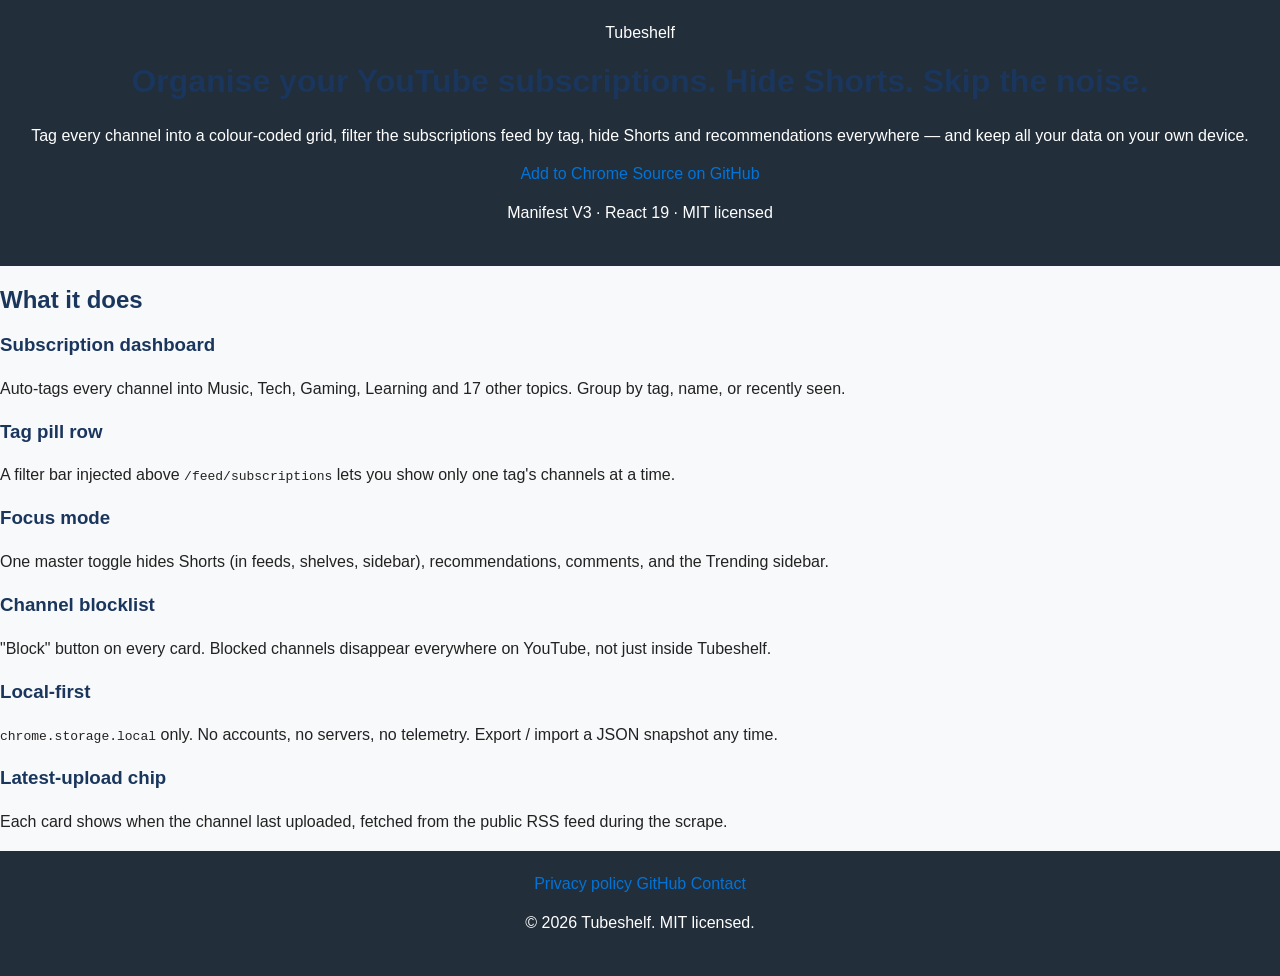
==== index.html @ 55329b59 "first" ====
<!doctype html>
<html lang="en">
<head>
  <meta charset="utf-8">
  <meta name="viewport" content="width=device-width,initial-scale=1">
  <title>Tubeshelf — organise YouTube subscriptions, hide Shorts</title>
  <meta name="description"
    content="Tag your YouTube subscriptions, hide Shorts everywhere, and silence the recommendations rail. All data stays in your browser.">
  <link rel="canonical" href="./">
  <meta property="og:title" content="Tubeshelf">
  <meta property="og:description"
    content="Tag your YouTube subscriptions, hide Shorts everywhere, and silence the recommendations rail.">
  <meta property="og:type" content="website">
  <link rel="stylesheet" href="./style.css">
</head>
<body>
  <header class="hero">
    <div class="container">
      <div class="brand">
        <span class="brand-dot" aria-hidden="true"></span>
        <span class="brand-name">Tubeshelf</span>
      </div>
      <h1>Organise your YouTube subscriptions. Hide Shorts. Skip the noise.</h1>
      <p class="lead">
        Tag every channel into a colour-coded grid, filter the subscriptions
        feed by tag, hide Shorts and recommendations everywhere — and keep
        all your data on your own device.
      </p>
      <div class="cta">
        <a class="btn primary" href="https://chromewebstore.google.com/" rel="noopener">
          Add to Chrome
        </a>
        <a class="btn ghost" href="https://github.com/" rel="noopener">
          Source on GitHub
        </a>
      </div>
      <p class="cta-note">Manifest V3 · React 19 · MIT licensed</p>
    </div>
  </header>

  <section class="features">
    <div class="container">
      <h2>What it does</h2>
      <div class="grid">
        <article class="feature">
          <h3>Subscription dashboard</h3>
          <p>
            Auto-tags every channel into Music, Tech, Gaming, Learning and
            17 other topics. Group by tag, name, or recently seen.
          </p>
        </article>
        <article class="feature">
          <h3>Tag pill row</h3>
          <p>
            A filter bar injected above <code>/feed/subscriptions</code>
            lets you show only one tag's channels at a time.
          </p>
        </article>
        <article class="feature">
          <h3>Focus mode</h3>
          <p>
            One master toggle hides Shorts (in feeds, shelves, sidebar),
            recommendations, comments, and the Trending sidebar.
          </p>
        </article>
        <article class="feature">
          <h3>Channel blocklist</h3>
          <p>
            "Block" button on every card. Blocked channels disappear
            everywhere on YouTube, not just inside Tubeshelf.
          </p>
        </article>
        <article class="feature">
          <h3>Local-first</h3>
          <p>
            <code>chrome.storage.local</code> only. No accounts, no
            servers, no telemetry. Export / import a JSON snapshot any time.
          </p>
        </article>
        <article class="feature">
          <h3>Latest-upload chip</h3>
          <p>
            Each card shows when the channel last uploaded, fetched from
            the public RSS feed during the scrape.
          </p>
        </article>
      </div>
    </div>
  </section>

  <footer>
    <div class="container">
      <nav>
        <a href="./privacy.html">Privacy policy</a>
        <a href="https://github.com/" rel="noopener">GitHub</a>
        <a href="mailto:support@tubeshelf.app">Contact</a>
      </nav>
      <p class="muted">© <span id="year"></span> Tubeshelf. MIT licensed.</p>
    </footer>
    <script>
      document.getElementById('year').textContent = new Date().getFullYear();
    </script>
    </div>
  </footer>
</body>
</html>
---- style.css ----
/*
 * tubeshelf-privacy-page CSS
 * Basic modern styling for privacy and index pages
 */

body {
  font-family: 'Segoe UI', Arial, sans-serif;
  background: #f8f9fa;
  color: #222;
  margin: 0;
  padding: 0;
}

header, footer {
  background: #222e3a;
  color: #fff;
  padding: 1.5rem 0;
  text-align: center;
}

main {
  max-width: 700px;
  margin: 2rem auto;
  background: #fff;
  border-radius: 12px;
  box-shadow: 0 2px 16px rgba(0,0,0,0.07);
  padding: 2rem;
}

h1, h2, h3 {
  color: #1a365d;
}

p, li {
  line-height: 1.7;
}

ul {
  padding-left: 1.5rem;
}

a {
  color: #0074d9;
  text-decoration: none;
}
a:hover {
  text-decoration: underline;
}

.button, button {
  background: #0074d9;
  color: #fff;
  border: none;
  border-radius: 6px;
  padding: 0.6em 1.2em;
  font-size: 1em;
  cursor: pointer;
  transition: background 0.2s;
}
.button:hover, button:hover {
  background: #005fa3;
}

@media (max-width: 600px) {
  main {
    padding: 1rem;
    margin: 1rem;
  }
  h1 {
    font-size: 1.5em;
  }
}
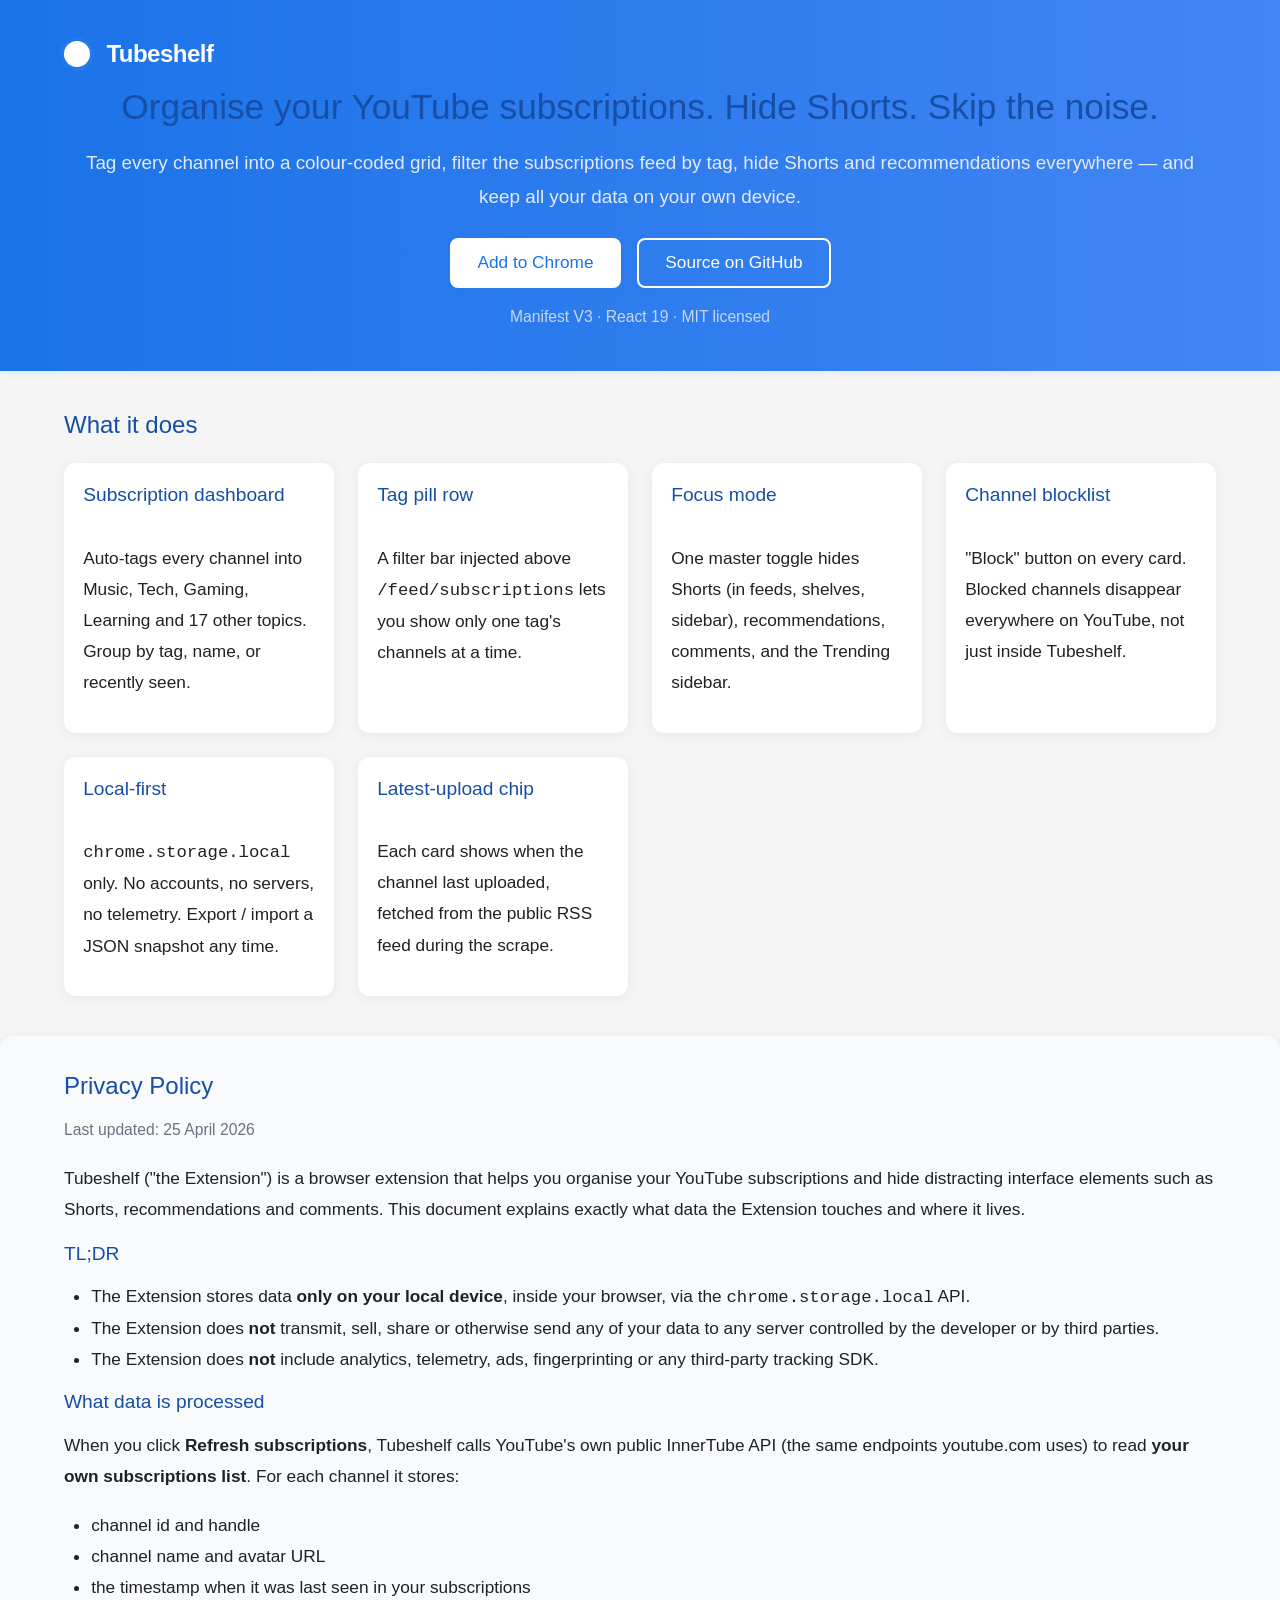
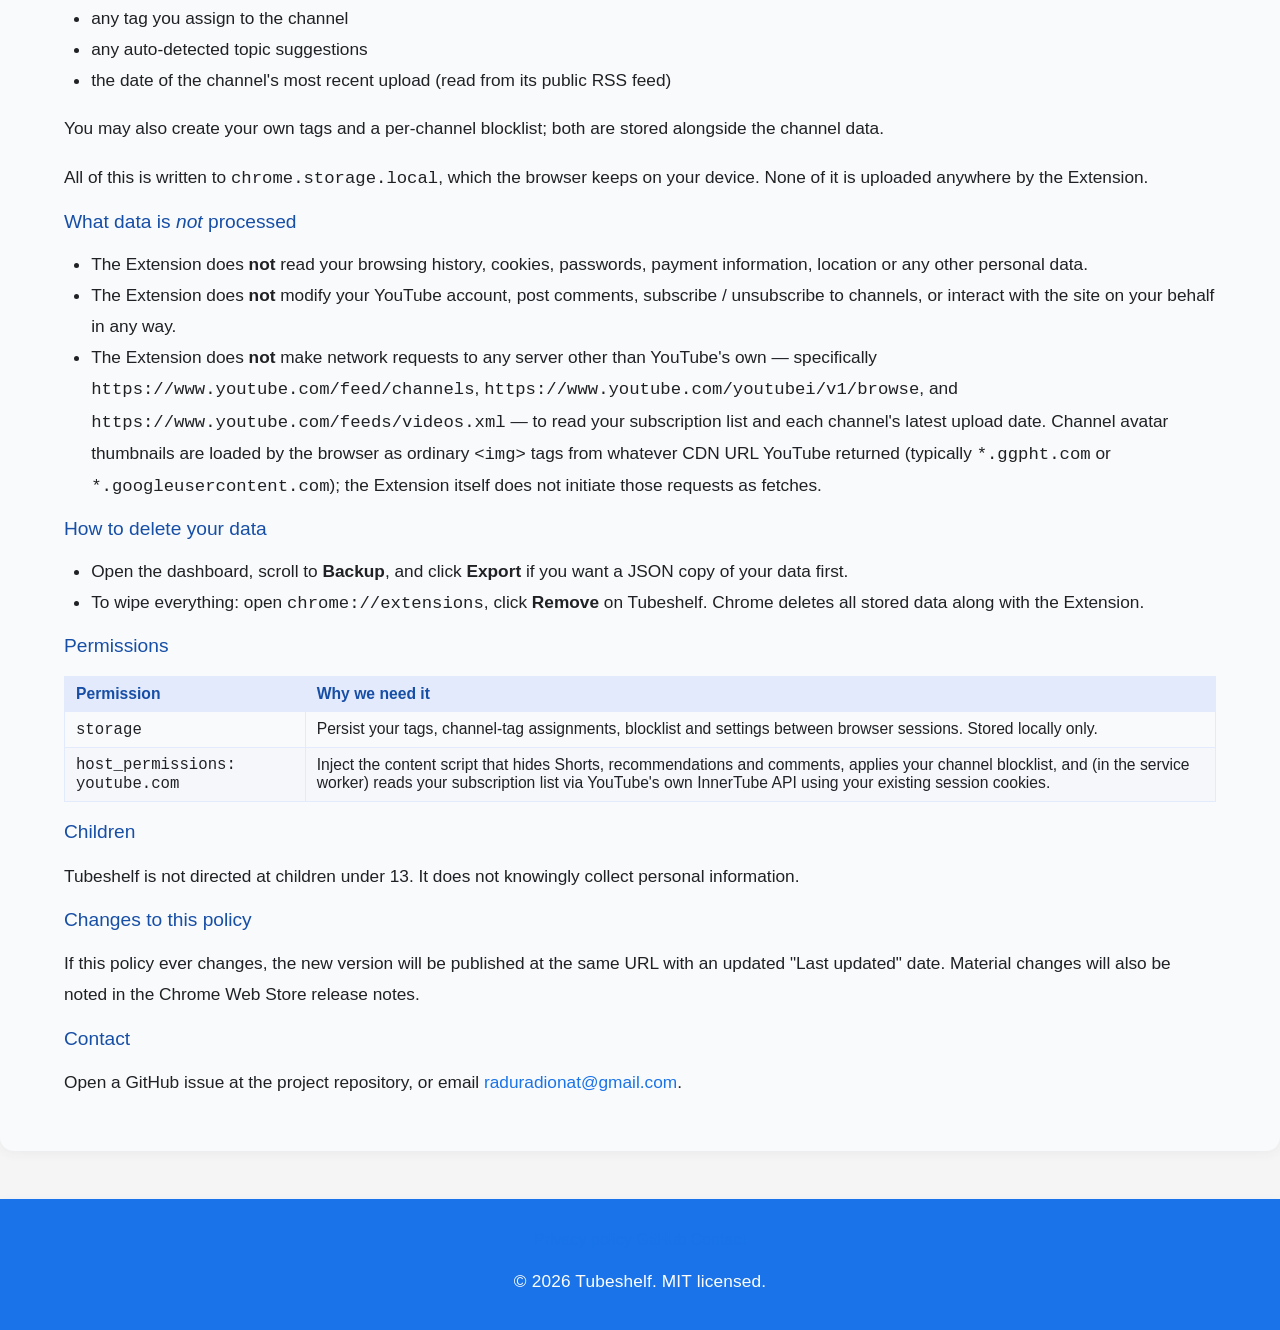
==== commit 15841d39: "up" ====
--- a/index.html
+++ b/index.html
@@ -38,6 +38,7 @@
     </div>
   </header>
 
+
   <section class="features">
     <div class="container">
       <h2>What it does</h2>
@@ -85,6 +86,126 @@
           </p>
         </article>
       </div>
+    </div>
+  </section>
+
+  <section class="privacy-policy">
+    <div class="container">
+      <h2>Privacy Policy</h2>
+      <p class="muted">Last updated: 25 April 2026</p>
+      <p>
+        Tubeshelf ("the Extension") is a browser extension that helps you
+        organise your YouTube subscriptions and hide distracting interface
+        elements such as Shorts, recommendations and comments. This document
+        explains exactly what data the Extension touches and where it lives.
+      </p>
+
+      <h3>TL;DR</h3>
+      <ul>
+        <li>The Extension stores data <strong>only on your local device</strong>,
+          inside your browser, via the <code>chrome.storage.local</code> API.</li>
+        <li>The Extension does <strong>not</strong> transmit, sell, share or
+          otherwise send any of your data to any server controlled by the
+          developer or by third parties.</li>
+        <li>The Extension does <strong>not</strong> include analytics,
+          telemetry, ads, fingerprinting or any third-party tracking SDK.</li>
+      </ul>
+
+      <h3>What data is processed</h3>
+      <p>
+        When you click <strong>Refresh subscriptions</strong>, Tubeshelf calls
+        YouTube's own public InnerTube API (the same endpoints youtube.com
+        uses) to read <strong>your own subscriptions list</strong>. For each
+        channel it stores:
+      </p>
+      <ul>
+        <li>channel id and handle</li>
+        <li>channel name and avatar URL</li>
+        <li>the timestamp when it was last seen in your subscriptions</li>
+        <li>any tag you assign to the channel</li>
+        <li>any auto-detected topic suggestions</li>
+        <li>the date of the channel's most recent upload (read from its
+          public RSS feed)</li>
+      </ul>
+      <p>
+        You may also create your own tags and a per-channel blocklist; both
+        are stored alongside the channel data.
+      </p>
+      <p>
+        All of this is written to <code>chrome.storage.local</code>, which the
+        browser keeps on your device. None of it is uploaded anywhere by the
+        Extension.
+      </p>
+
+      <h3>What data is <em>not</em> processed</h3>
+      <ul>
+        <li>The Extension does <strong>not</strong> read your browsing history,
+          cookies, passwords, payment information, location or any other
+          personal data.</li>
+        <li>The Extension does <strong>not</strong> modify your YouTube
+          account, post comments, subscribe / unsubscribe to channels, or
+          interact with the site on your behalf in any way.</li>
+        <li>The Extension does <strong>not</strong> make network requests to
+          any server other than YouTube's own — specifically
+          <code>https://www.youtube.com/feed/channels</code>,
+          <code>https://www.youtube.com/youtubei/v1/browse</code>, and
+          <code>https://www.youtube.com/feeds/videos.xml</code> — to read
+          your subscription list and each channel's latest upload date.
+          Channel avatar thumbnails are loaded by the browser as ordinary
+          <code>&lt;img&gt;</code> tags from whatever CDN URL YouTube
+          returned (typically <code>*.ggpht.com</code> or
+          <code>*.googleusercontent.com</code>); the Extension itself does
+          not initiate those requests as fetches.</li>
+      </ul>
+
+      <h3>How to delete your data</h3>
+      <ul>
+        <li>Open the dashboard, scroll to <strong>Backup</strong>, and click
+          <strong>Export</strong> if you want a JSON copy of your data first.</li>
+        <li>To wipe everything: open <code>chrome://extensions</code>, click
+          <strong>Remove</strong> on Tubeshelf. Chrome deletes all stored
+          data along with the Extension.</li>
+      </ul>
+
+      <h3>Permissions</h3>
+      <table>
+        <thead>
+          <tr><th>Permission</th><th>Why we need it</th></tr>
+        </thead>
+        <tbody>
+          <tr>
+            <td><code>storage</code></td>
+            <td>Persist your tags, channel-tag assignments, blocklist and
+              settings between browser sessions. Stored locally only.</td>
+          </tr>
+          <tr>
+            <td><code>host_permissions: youtube.com</code></td>
+            <td>Inject the content script that hides Shorts, recommendations
+              and comments, applies your channel blocklist, and (in the
+              service worker) reads your subscription list via YouTube's own
+              InnerTube API using your existing session cookies.</td>
+          </tr>
+        </tbody>
+      </table>
+
+      <h3>Children</h3>
+      <p>
+        Tubeshelf is not directed at children under 13. It does not knowingly
+        collect personal information.
+      </p>
+
+      <h3>Changes to this policy</h3>
+      <p>
+        If this policy ever changes, the new version will be published at the
+        same URL with an updated "Last updated" date. Material changes will
+        also be noted in the Chrome Web Store release notes.
+      </p>
+
+      <h3>Contact</h3>
+      <p>
+        Open a GitHub issue at the project repository, or email
+        <a href="mailto:raduradionat@gmail.com">raduradionat@gmail.com</a>.
+      </p>
     </div>
   </section>
 
@@ -93,7 +214,7 @@
       <nav>
         <a href="./privacy.html">Privacy policy</a>
         <a href="https://github.com/" rel="noopener">GitHub</a>
-        <a href="mailto:support@tubeshelf.app">Contact</a>
+        <a href="mailto:raduradionat@gmail.com">Contact</a>
       </nav>
       <p class="muted">© <span id="year"></span> Tubeshelf. MIT licensed.</p>
     </footer>
--- a/style.css
+++ b/style.css
@@ -1,72 +1,275 @@
+/* --- Tubeshelf custom classes for layout and branding --- */
+
+.hero {
+  background: linear-gradient(90deg, #1a73e8 0%, #4285f4 100%);
+  color: #fff;
+  padding: 2.5rem 0 2rem 0;
+  box-shadow: 0 2px 8px rgba(26,115,232,0.08);
+}
+
+.container {
+  width: 100%;
+  max-width: 1200px;
+  margin-left: auto;
+  margin-right: auto;
+  padding-left: 1.5rem;
+  padding-right: 1.5rem;
+  box-sizing: border-box;
+}
+
+.brand {
+  display: flex;
+  align-items: center;
+  gap: 0.7rem;
+  font-size: 1.5rem;
+  font-weight: 700;
+  margin-bottom: 1.2rem;
+}
+.brand-dot {
+  display: inline-block;
+  width: 1.1em;
+  height: 1.1em;
+  border-radius: 50%;
+  background: #fff;
+  box-shadow: 0 0 0 4px #4285f433;
+  margin-right: 0.2em;
+}
+.brand-name {
+  letter-spacing: -0.5px;
+  color: #fff;
+}
+
+.lead {
+  font-size: 1.18rem;
+  color: #e3eafc;
+  margin-bottom: 1.5rem;
+}
+
+.cta {
+  display: flex;
+  gap: 1rem;
+  margin-bottom: 0.7rem;
+  flex-wrap: wrap;
+  justify-content: center;
+}
+.btn {
+  display: inline-block;
+  font-family: inherit;
+  font-weight: 500;
+  border-radius: 8px;
+  padding: 0.7em 1.5em;
+  font-size: 1.08em;
+  text-align: center;
+  text-decoration: none;
+  border: none;
+  cursor: pointer;
+  transition: background 0.2s, box-shadow 0.2s, color 0.2s;
+  box-shadow: 0 2px 6px rgba(26,115,232,0.08);
+}
+.btn.primary {
+  background: #fff;
+  color: #1a73e8;
+  border: 2px solid #fff;
+}
+.btn.primary:hover {
+  background: #e3eafc;
+  color: #174ea6;
+}
+.btn.ghost {
+  background: transparent;
+  color: #fff;
+  border: 2px solid #fff;
+}
+.btn.ghost:hover {
+  background: #174ea6;
+  color: #fff;
+}
+.cta-note {
+  color: #c7d6f7;
+  font-size: 0.98rem;
+  margin-bottom: 0.5rem;
+}
+
+.features {
+  margin: 2.5rem 0 2rem 0;
+}
+.grid {
+  display: grid;
+  grid-template-columns: repeat(auto-fit, minmax(260px, 1fr));
+  gap: 1.5rem;
+  margin-top: 1.5rem;
+}
+.feature {
+  background: #fff;
+  border-radius: 12px;
+  box-shadow: 0 2px 12px rgba(60,64,67,0.07);
+  padding: 1.3rem 1.2rem 1.1rem 1.2rem;
+  display: flex;
+  flex-direction: column;
+  gap: 0.5rem;
+  min-height: 180px;
+}
+
+.privacy-policy {
+  margin: 2.5rem 0 2rem 0;
+  background: #f8fafc;
+  border-radius: 14px;
+  box-shadow: 0 2px 12px rgba(60,64,67,0.06);
+  padding: 2.2rem 1.5rem;
+}
+.privacy-policy h2, .privacy-policy h3 {
+  color: #174ea6;
+}
+.privacy-policy .muted {
+  color: #6b7280;
+  font-size: 0.98rem;
+  margin-bottom: 1.2rem;
+}
+.privacy-policy table {
+  width: 100%;
+  border-collapse: collapse;
+  margin: 1.2rem 0;
+  font-size: 0.98rem;
+}
+.privacy-policy th, .privacy-policy td {
+  border: 1px solid #e3eafc;
+  padding: 0.5em 0.7em;
+  text-align: left;
+}
+.privacy-policy th {
+  background: #e3eafc;
+  color: #174ea6;
+}
+.privacy-policy tr:nth-child(even) td {
+  background: #f5f7fa;
+}
+
+@media (max-width: 800px) {
+  .container {
+    padding: 0 0.5rem;
+  }
+  .privacy-policy {
+    padding: 1.2rem 0.3rem;
+  }
+  .features {
+    margin: 1.5rem 0 1rem 0;
+  }
+}
+
 /*
  * tubeshelf-privacy-page CSS
- * Basic modern styling for privacy and index pages
+ * Google Material-inspired, modern, responsive design
  */
 
 body {
-  font-family: 'Segoe UI', Arial, sans-serif;
-  background: #f8f9fa;
-  color: #222;
+  font-family: 'Roboto', 'Segoe UI', Arial, sans-serif;
+  background: #f5f5f5;
+  color: #202124;
   margin: 0;
   padding: 0;
+  min-height: 100vh;
 }
 
 header, footer {
-  background: #222e3a;
-  color: #fff;
-  padding: 1.5rem 0;
+  background: #1a73e8;
+  color: #fff;
+  padding: 2rem 0 1.5rem 0;
   text-align: center;
+  box-shadow: 0 2px 8px rgba(26,115,232,0.08);
 }
 
 main {
-  max-width: 700px;
-  margin: 2rem auto;
-  background: #fff;
-  border-radius: 12px;
-  box-shadow: 0 2px 16px rgba(0,0,0,0.07);
-  padding: 2rem;
+  max-width: 720px;
+  margin: 2.5rem auto;
+  background: #fff;
+  border-radius: 16px;
+  box-shadow: 0 4px 24px rgba(60,64,67,0.08);
+  padding: 2.5rem 3rem;
+  transition: box-shadow 0.2s;
 }
 
 h1, h2, h3 {
-  color: #1a365d;
+  color: #174ea6;
+  font-family: 'Roboto', 'Segoe UI', Arial, sans-serif;
+  font-weight: 500;
+  margin-top: 0;
+}
+
+h1 {
+  font-size: 2.2rem;
+  margin-bottom: 1.2rem;
+}
+h2 {
+  font-size: 1.5rem;
+  margin-bottom: 1rem;
+}
+h3 {
+  font-size: 1.2rem;
+  margin-bottom: 0.7rem;
 }
 
 p, li {
-  line-height: 1.7;
+  line-height: 1.8;
+  font-size: 1.08rem;
 }
 
 ul {
-  padding-left: 1.5rem;
+  padding-left: 1.7rem;
 }
 
 a {
-  color: #0074d9;
+  color: #1a73e8;
   text-decoration: none;
+  transition: color 0.2s;
 }
 a:hover {
   text-decoration: underline;
+  color: #174ea6;
 }
 
 .button, button {
-  background: #0074d9;
+  background: #1a73e8;
   color: #fff;
   border: none;
-  border-radius: 6px;
-  padding: 0.6em 1.2em;
-  font-size: 1em;
+  border-radius: 8px;
+  padding: 0.7em 1.5em;
+  font-size: 1.08em;
+  font-family: 'Roboto', 'Segoe UI', Arial, sans-serif;
+  font-weight: 500;
   cursor: pointer;
-  transition: background 0.2s;
+  box-shadow: 0 2px 6px rgba(26,115,232,0.08);
+  transition: background 0.2s, box-shadow 0.2s;
 }
 .button:hover, button:hover {
-  background: #005fa3;
-}
-
-@media (max-width: 600px) {
+  background: #174ea6;
+  box-shadow: 0 4px 12px rgba(26,115,232,0.12);
+}
+
+footer {
+  margin-top: 3rem;
+  font-size: 0.98rem;
+  letter-spacing: 0.01em;
+}
+
+@media (max-width: 800px) {
   main {
-    padding: 1rem;
-    margin: 1rem;
+    padding: 1.5rem 1rem;
+    margin: 1.5rem 0.5rem;
   }
   h1 {
-    font-size: 1.5em;
-  }
-}
+    font-size: 1.5rem;
+  }
+}
+
+@media (max-width: 500px) {
+  main {
+    padding: 1rem 0.3rem;
+    margin: 0.5rem 0;
+  }
+  h1 {
+    font-size: 1.15rem;
+  }
+  header, footer {
+    padding: 1rem 0;
+  }
+}
